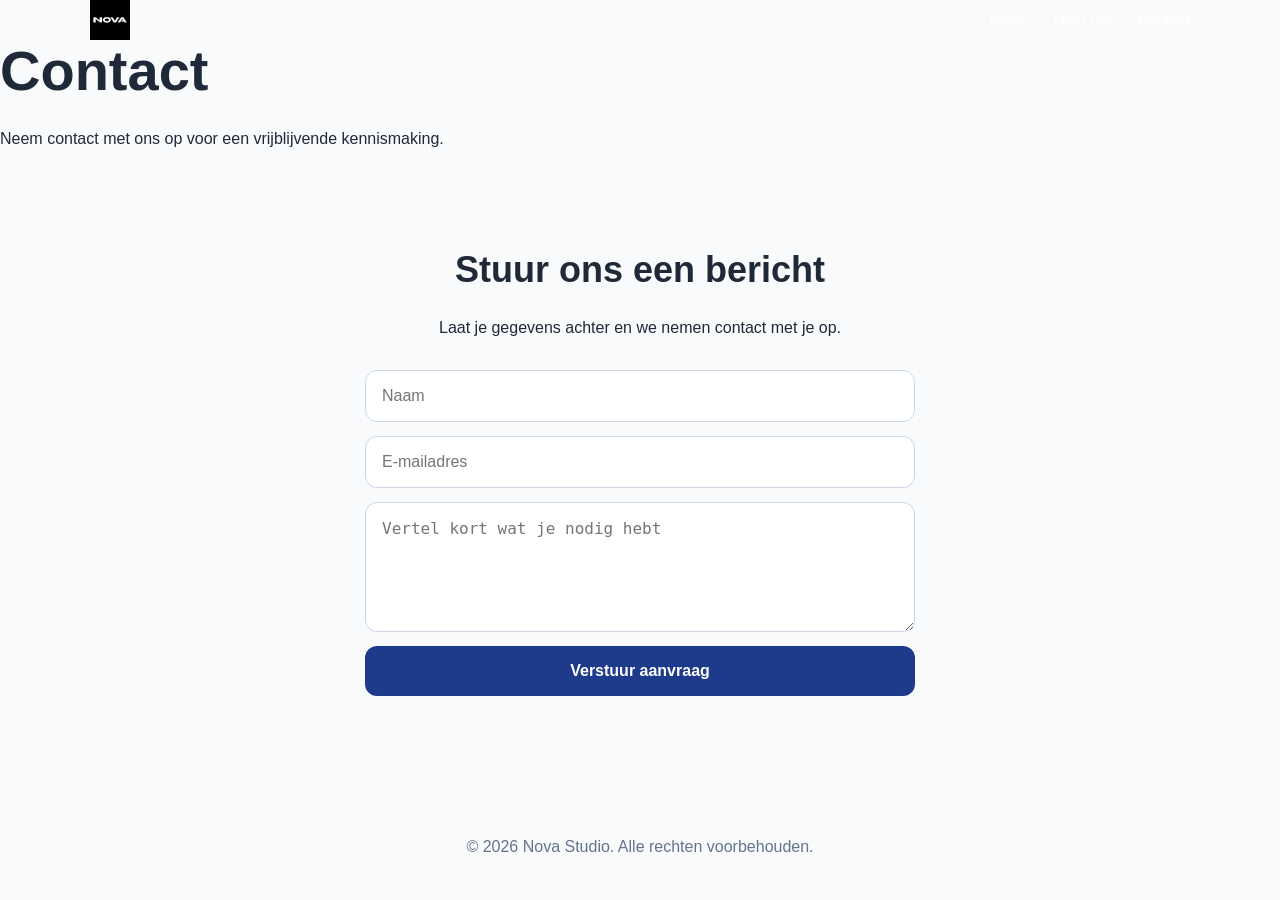
==== contact.html @ 76c1ee71 "Create contact.html" ====
<!DOCTYPE html>
<html lang="nl">
<head>
  <meta charset="UTF-8" />
  <meta name="viewport" content="width=device-width, initial-scale=1.0" />

  <title>Contact | Nova Studio</title>

  <link rel="stylesheet" href="css/style.css" />
</head>
<body>

  <header class="page-header">
    <nav class="navbar">
      <img src="Images/nova logo.png" alt="Nova Studio logo" class="site-logo">

      <div class="nav-links">
        <a href="index.html">Home</a>
        <a href="over-ons.html">Over ons</a>
        <a href="contact.html">Contact</a>
      </div>
    </nav>

    <div class="page-header-content">
      <h1>Contact</h1>
      <p>Neem contact met ons op voor een vrijblijvende kennismaking.</p>
    </div>
  </header>

  <main>
    <section class="section contact">
      <h2>Stuur ons een bericht</h2>
      <p>Laat je gegevens achter en we nemen contact met je op.</p>

      <form id="contactForm">
        <input type="text" placeholder="Naam" required />
        <input type="email" placeholder="E-mailadres" required />
        <textarea placeholder="Vertel kort wat je nodig hebt" required></textarea>
        <button type="submit">Verstuur aanvraag</button>
      </form>

      <p id="formMessage"></p>
    </section>
  </main>

  <footer>
    <p>© 2026 Nova Studio. Alle rechten voorbehouden.</p>
  </footer>

  <script src="js/script.js"></script>
</body>
</html>
---- css/style.css ----
* {
  margin: 0;
  padding: 0;
  box-sizing: border-box;
}

html {
  scroll-behavior: smooth;
}

body {
  font-family: Arial, sans-serif;
  color: #1f2937;
  background: #f8fafc;
  line-height: 1.6;
}

.hero {
  min-height: 100vh;
  background: linear-gradient(135deg, #111827, #1e3a8a);
  color: white;
  padding: 30px;
}

.navbar {
  max-width: 1100px;
  margin: 0 auto;
  display: flex;
  justify-content: space-between;
  align-items: center;
}

.site-logo {
  height: 40px;
  width: auto;
  display: block;
}

.nav-links {
  display: flex;
  gap: 24px;
}

.nav-links a {
  color: white;
  text-decoration: none;
  font-size: 15px;
}

.nav-links a:hover {
  text-decoration: underline;
}

.hero-content {
  max-width: 900px;
  margin: 160px auto 0;
  text-align: center;
}

.label {
  color: #bfdbfe;
  text-transform: uppercase;
  letter-spacing: 2px;
  font-size: 13px;
  margin-bottom: 16px;
}

h1 {
  font-size: 56px;
  line-height: 1.1;
  margin-bottom: 24px;
}

.subtitle {
  font-size: 20px;
  color: #dbeafe;
  max-width: 700px;
  margin: 0 auto 32px;
}

.buttons {
  display: flex;
  justify-content: center;
  gap: 16px;
  flex-wrap: wrap;
}

.btn {
  padding: 14px 24px;
  border-radius: 999px;
  text-decoration: none;
  font-weight: bold;
}

.primary {
  background: white;
  color: #1e3a8a;
}

.secondary {
  border: 1px solid white;
  color: white;
}

.section {
  max-width: 1100px;
  margin: 0 auto;
  padding: 90px 30px;
  text-align: center;
}

.section h2 {
  font-size: 36px;
  margin-bottom: 16px;
}

.section-intro {
  color: #64748b;
  margin-bottom: 40px;
}

.cards {
  display: grid;
  grid-template-columns: repeat(3, 1fr);
  gap: 22px;
}

.card {
  background: white;
  padding: 32px;
  border-radius: 18px;
  box-shadow: 0 10px 30px rgba(15, 23, 42, 0.08);
  text-align: left;
}

.card h3 {
  margin-bottom: 12px;
  font-size: 22px;
}

.card p {
  color: #64748b;
}

.light {
  background: white;
  border-radius: 24px;
  margin-top: 30px;
  margin-bottom: 30px;
}

.contact form {
  max-width: 550px;
  margin: 30px auto 0;
  display: flex;
  flex-direction: column;
  gap: 14px;
}

input,
textarea {
  width: 100%;
  padding: 16px;
  border: 1px solid #cbd5e1;
  border-radius: 12px;
  font-size: 16px;
}

textarea {
  min-height: 130px;
  resize: vertical;
}

button {
  padding: 16px;
  background: #1e3a8a;
  color: white;
  border: none;
  border-radius: 12px;
  font-size: 16px;
  font-weight: bold;
  cursor: pointer;
}

button:hover {
  background: #1d4ed8;
}

#formMessage {
  margin-top: 18px;
  color: #16a34a;
  font-weight: bold;
}

footer {
  text-align: center;
  padding: 30px;
  color: #64748b;
}

@media (max-width: 800px) {
  .navbar {
    flex-direction: column;
    gap: 20px;
  }

  .nav-links {
    flex-wrap: wrap;
    justify-content: center;
  }

  .hero-content {
    margin-top: 100px;
  }

  h1 {
    font-size: 38px;
  }

  .subtitle {
    font-size: 18px;
  }

  .cards {
    grid-template-columns: 1fr;
  }
}
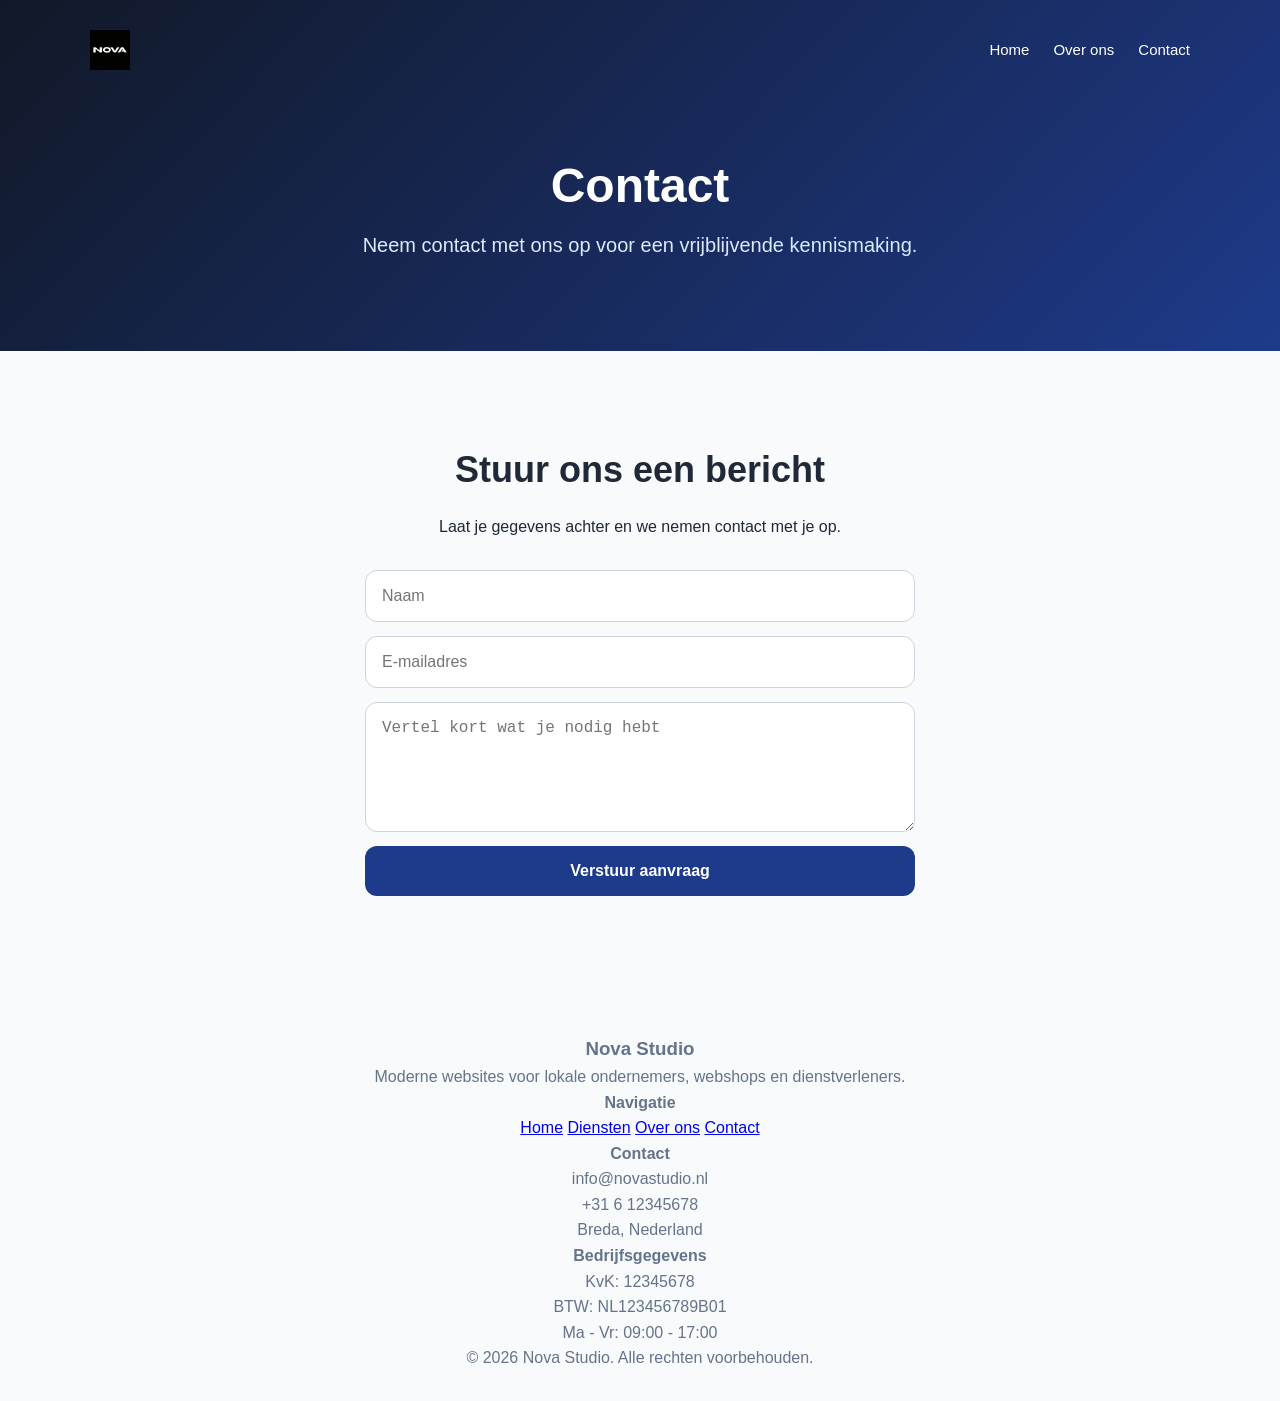
==== commit fec85f11: "Update contact.html Footer update" ====
--- a/contact.html
+++ b/contact.html
@@ -43,9 +43,40 @@
     </section>
   </main>
 
-  <footer>
+<footer class="footer">
+  <div class="footer-content">
+    <div class="footer-column">
+      <h3>Nova Studio</h3>
+      <p>Moderne websites voor lokale ondernemers, webshops en dienstverleners.</p>
+    </div>
+
+    <div class="footer-column">
+      <h4>Navigatie</h4>
+      <a href="index.html">Home</a>
+      <a href="index.html#diensten">Diensten</a>
+      <a href="over-ons.html">Over ons</a>
+      <a href="contact.html">Contact</a>
+    </div>
+
+    <div class="footer-column">
+      <h4>Contact</h4>
+      <p>info@novastudio.nl</p>
+      <p>+31 6 12345678</p>
+      <p>Breda, Nederland</p>
+    </div>
+
+    <div class="footer-column">
+      <h4>Bedrijfsgegevens</h4>
+      <p>KvK: 12345678</p>
+      <p>BTW: NL123456789B01</p>
+      <p>Ma - Vr: 09:00 - 17:00</p>
+    </div>
+  </div>
+
+  <div class="footer-bottom">
     <p>© 2026 Nova Studio. Alle rechten voorbehouden.</p>
-  </footer>
+  </div>
+</footer>
 
   <script src="js/script.js"></script>
 </body>
--- a/css/style.css
+++ b/css/style.css
@@ -20,6 +20,28 @@
   background: linear-gradient(135deg, #111827, #1e3a8a);
   color: white;
   padding: 30px;
+}
+
+.page-header {
+  background: linear-gradient(135deg, #111827, #1e3a8a);
+  color: white;
+  padding: 30px 30px 90px;
+}
+
+.page-header-content {
+  max-width: 900px;
+  margin: 90px auto 0;
+  text-align: center;
+}
+
+.page-header-content h1 {
+  font-size: 48px;
+  margin-bottom: 16px;
+}
+
+.page-header-content p {
+  font-size: 20px;
+  color: #dbeafe;
 }
 
 .navbar {
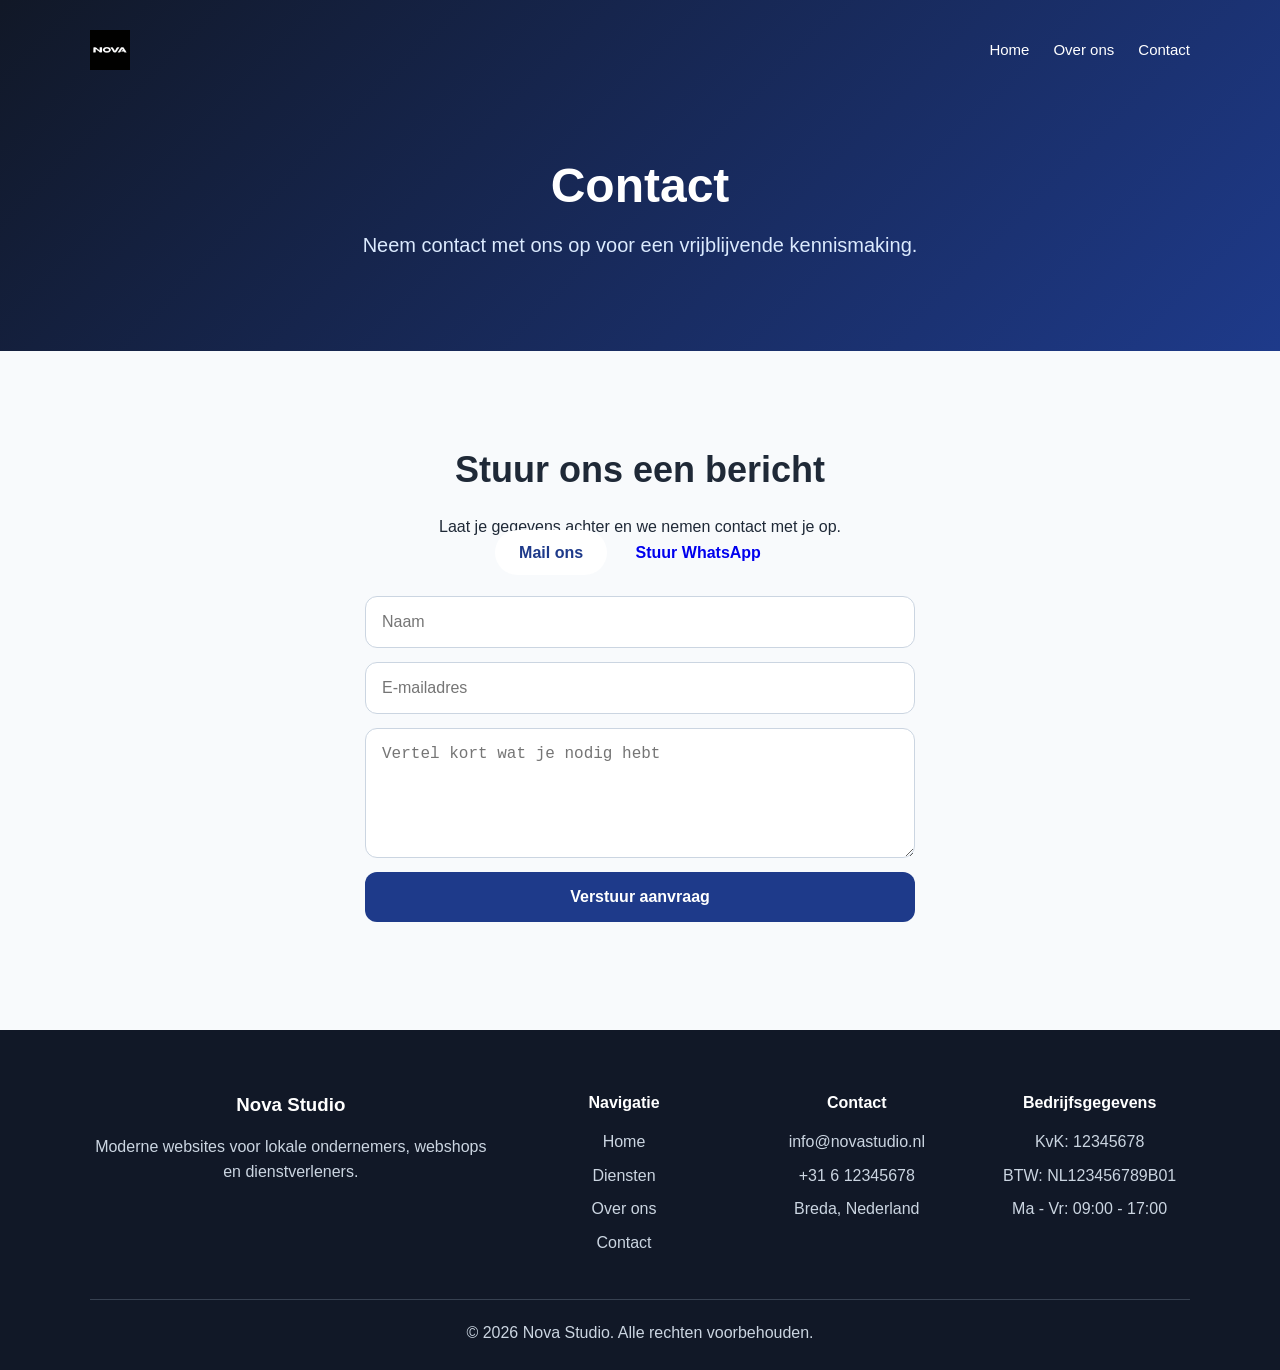
==== commit 2a05fb59: "Update contact.html mail en whatsapp button toegevoegd" ====
--- a/contact.html
+++ b/contact.html
@@ -31,7 +31,11 @@
     <section class="section contact">
       <h2>Stuur ons een bericht</h2>
       <p>Laat je gegevens achter en we nemen contact met je op.</p>
-
+      
+<div class="contact-buttons">
+  <a href="mailto:info@novastudio.nl?subject=Aanvraag via website" class="btn primary">Mail ons</a>
+  <a href="https://wa.me/31612345678?text=Hallo%20Nova%20Studio%2C%20ik%20wil%20graag%20meer%20informatie." class="btn whatsapp">Stuur WhatsApp</a>
+</div>
       <form id="contactForm">
         <input type="text" placeholder="Naam" required />
         <input type="email" placeholder="E-mailadres" required />
--- a/css/style.css
+++ b/css/style.css
@@ -247,3 +247,55 @@
     grid-template-columns: 1fr;
   }
 }
+
+.footer {
+  background: #111827;
+  color: white;
+  padding: 60px 30px 25px;
+}
+
+.footer-content {
+  max-width: 1100px;
+  margin: 0 auto;
+  display: grid;
+  grid-template-columns: 2fr 1fr 1fr 1fr;
+  gap: 32px;
+}
+
+.footer-column h3,
+.footer-column h4 {
+  margin-bottom: 14px;
+}
+
+.footer-column p {
+  color: #cbd5e1;
+  margin-bottom: 8px;
+}
+
+.footer-column a {
+  display: block;
+  color: #cbd5e1;
+  text-decoration: none;
+  margin-bottom: 8px;
+}
+
+.footer-column a:hover {
+  color: white;
+  text-decoration: underline;
+}
+
+.footer-bottom {
+  max-width: 1100px;
+  margin: 35px auto 0;
+  padding-top: 20px;
+  border-top: 1px solid #374151;
+  text-align: center;
+  color: #cbd5e1;
+}
+
+@media (max-width: 800px) {
+  .footer-content {
+    grid-template-columns: 1fr;
+    text-align: center;
+  }
+}
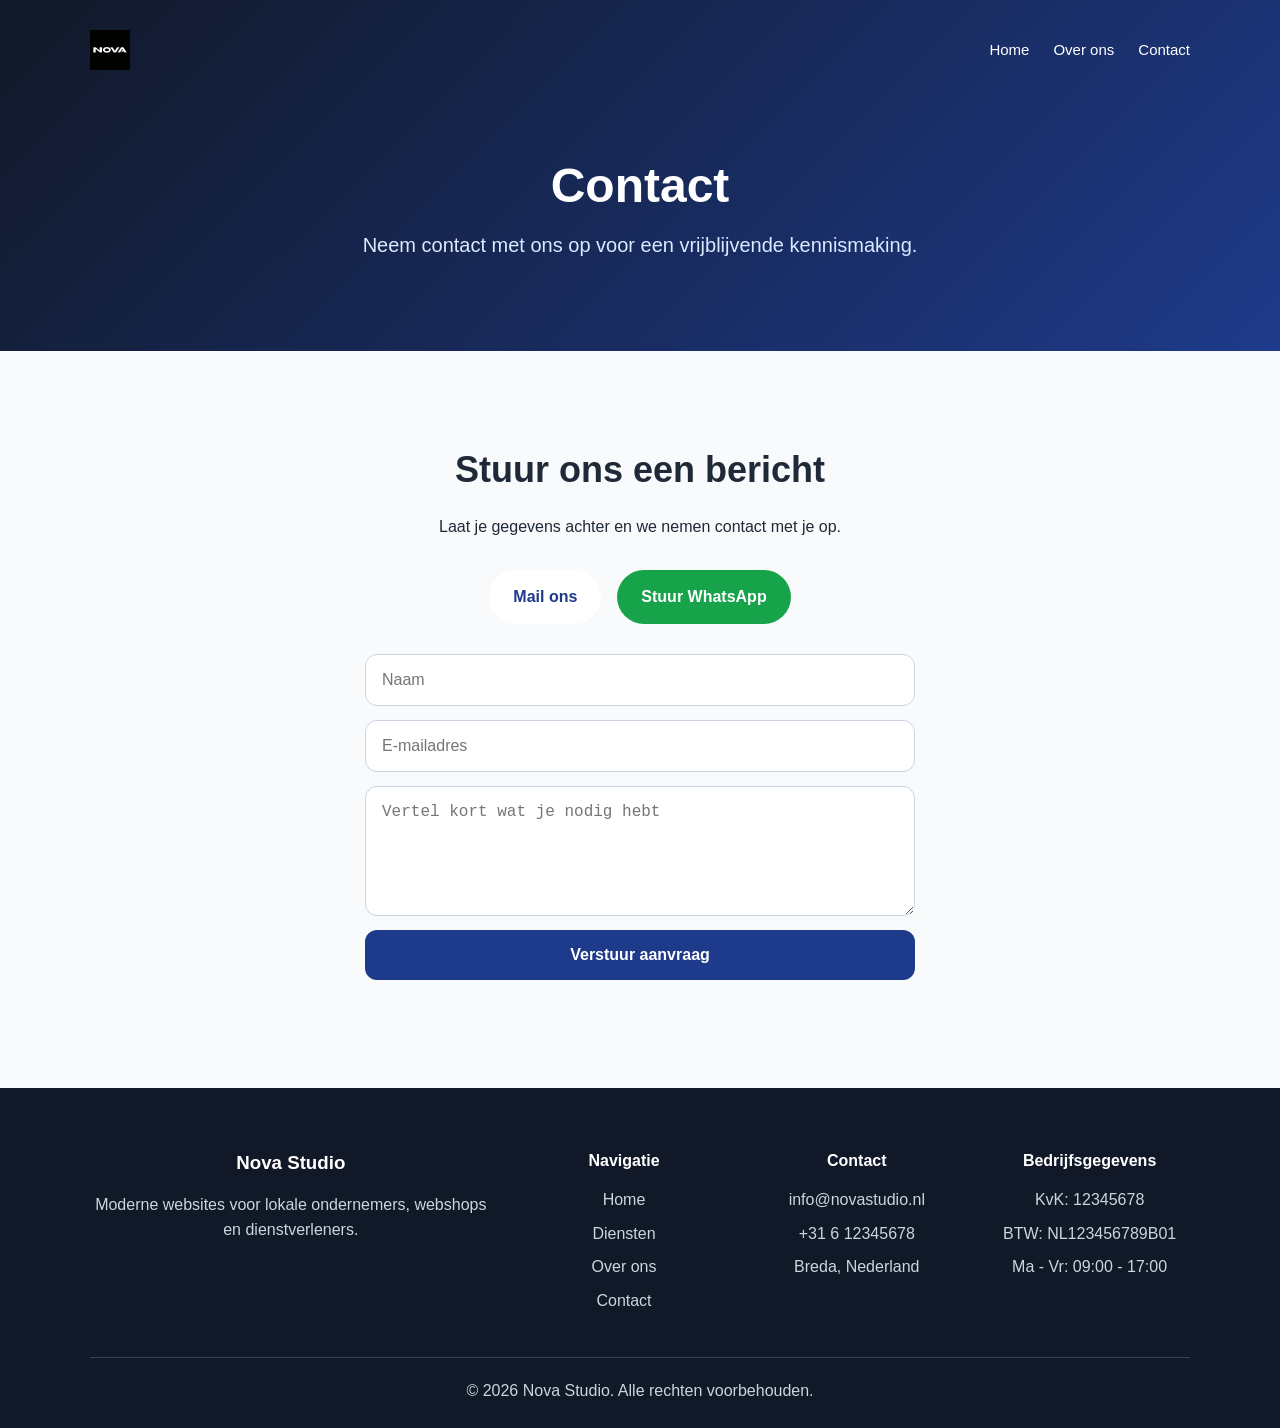
==== commit ba396c56: "Update contact.html Meta toegevoegd aan title" ====
--- a/contact.html
+++ b/contact.html
@@ -4,7 +4,8 @@
   <meta charset="UTF-8" />
   <meta name="viewport" content="width=device-width, initial-scale=1.0" />
 
-  <title>Contact | Nova Studio</title>
+<title>Contact | Nova Studio</title>
+<meta name="description" content="Neem contact op met Nova Studio voor een moderne website, landingspagina of online visitekaartje voor jouw bedrijf.">
 
   <link rel="stylesheet" href="css/style.css" />
 </head>
--- a/css/style.css
+++ b/css/style.css
@@ -298,4 +298,17 @@
     grid-template-columns: 1fr;
     text-align: center;
   }
-}
+  
+}
+.contact-buttons {
+  margin: 30px auto;
+  display: flex;
+  justify-content: center;
+  gap: 16px;
+  flex-wrap: wrap;
+}
+
+.whatsapp {
+  background: #16a34a;
+  color: white;
+}
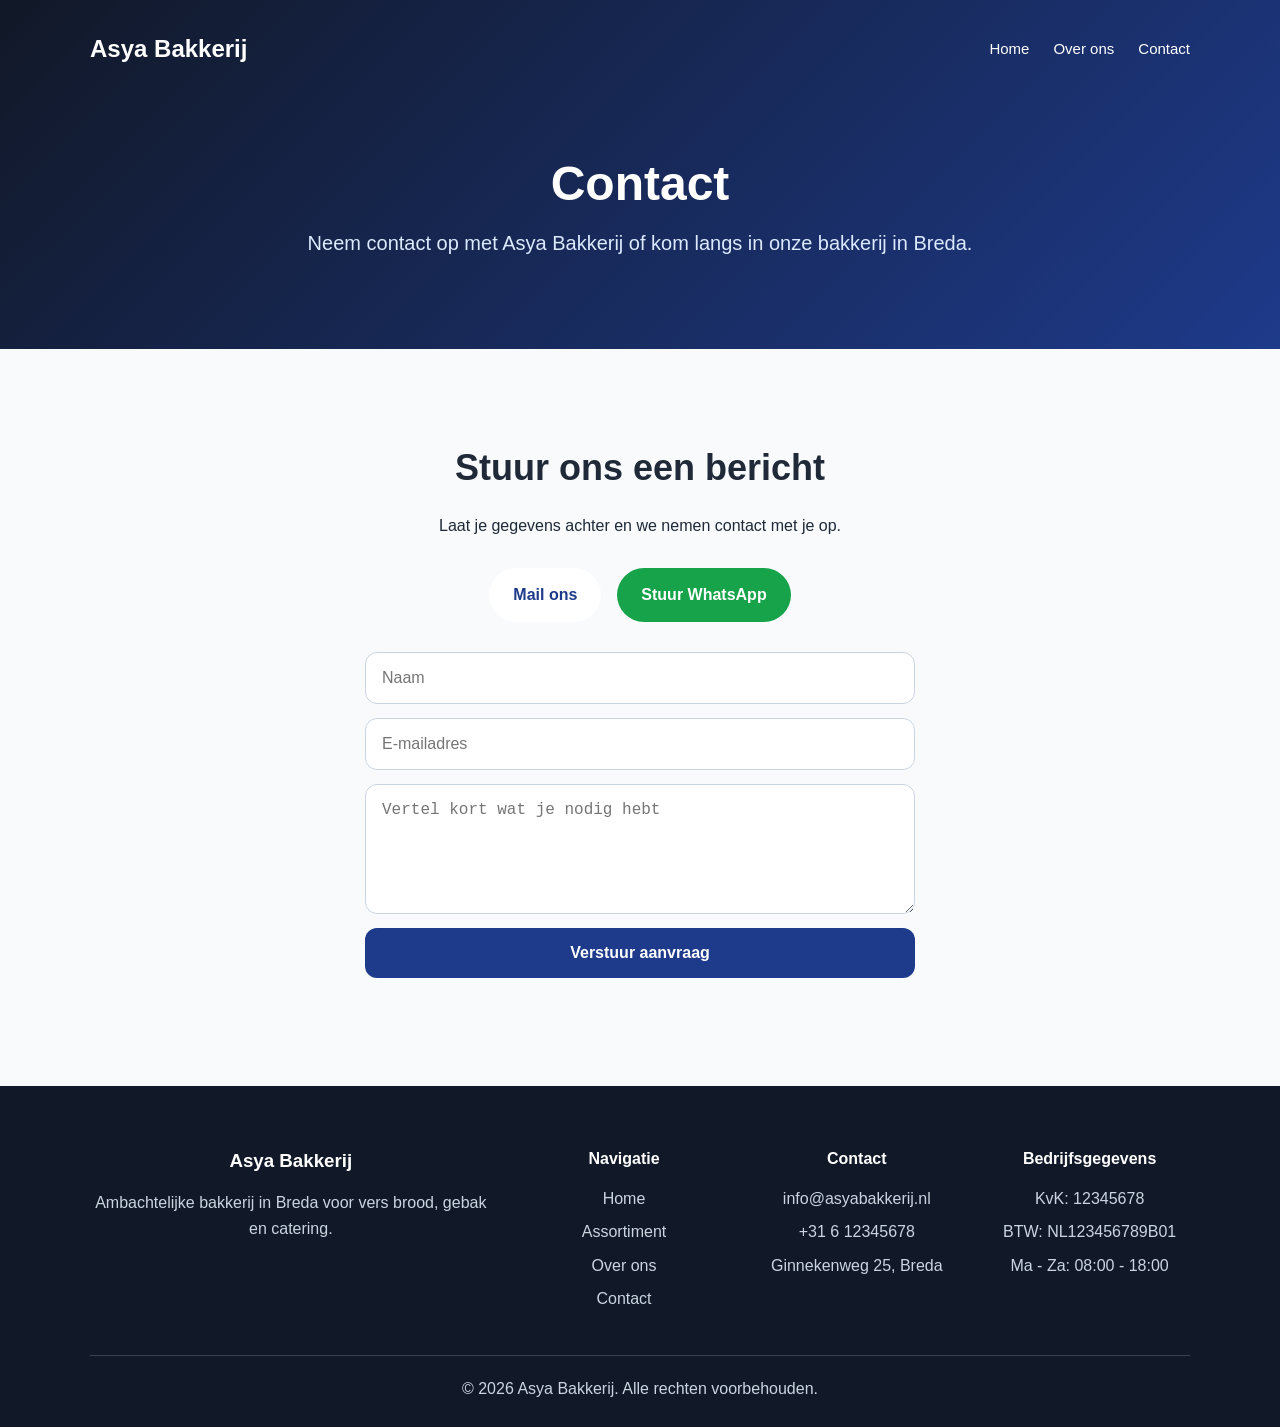
==== commit 97ab1ba5: "Nova omgetoverd tot Asya" ====
--- a/contact.html
+++ b/contact.html
@@ -4,8 +4,8 @@
   <meta charset="UTF-8" />
   <meta name="viewport" content="width=device-width, initial-scale=1.0" />
 
-<title>Contact | Nova Studio</title>
-<meta name="description" content="Neem contact op met Nova Studio voor een moderne website, landingspagina of online visitekaartje voor jouw bedrijf.">
+<title>Contact | Asya Bakkerij Breda</title>
+<meta name="description" content="Neem contact op met Asya Bakkerij in Breda voor vragen, bestellingen of catering.">
 
   <link rel="stylesheet" href="css/style.css" />
 </head>
@@ -13,7 +13,7 @@
 
   <header class="page-header">
     <nav class="navbar">
-      <img src="Images/nova logo.png" alt="Nova Studio logo" class="site-logo">
+<div class="logo">Asya Bakkerij</div>
 
       <div class="nav-links">
         <a href="index.html">Home</a>
@@ -24,7 +24,7 @@
 
     <div class="page-header-content">
       <h1>Contact</h1>
-      <p>Neem contact met ons op voor een vrijblijvende kennismaking.</p>
+<p>Neem contact op met Asya Bakkerij of kom langs in onze bakkerij in Breda.</p>
     </div>
   </header>
 
@@ -34,8 +34,8 @@
       <p>Laat je gegevens achter en we nemen contact met je op.</p>
       
 <div class="contact-buttons">
-  <a href="mailto:info@novastudio.nl?subject=Aanvraag via website" class="btn primary">Mail ons</a>
-  <a href="https://wa.me/31612345678?text=Hallo%20Nova%20Studio%2C%20ik%20wil%20graag%20meer%20informatie." class="btn whatsapp">Stuur WhatsApp</a>
+  <a href="mailto:info@asyabakkerij.nl?subject=Aanvraag via website" class="btn primary">Mail ons</a>
+  <a href="https://wa.me/31612345678?text=Hallo%20Asya%20Bakkerij%2C%20ik%20wil%20graag%20meer%20informatie." class="btn whatsapp">Stuur WhatsApp</a>
 </div>
       <form id="contactForm">
         <input type="text" placeholder="Naam" required />
@@ -51,35 +51,35 @@
 <footer class="footer">
   <div class="footer-content">
     <div class="footer-column">
-      <h3>Nova Studio</h3>
-      <p>Moderne websites voor lokale ondernemers, webshops en dienstverleners.</p>
+      <h3>Asya Bakkerij</h3>
+      <p>Ambachtelijke bakkerij in Breda voor vers brood, gebak en catering.</p>
     </div>
 
     <div class="footer-column">
       <h4>Navigatie</h4>
       <a href="index.html">Home</a>
-      <a href="index.html#diensten">Diensten</a>
+      <a href="index.html#diensten">Assortiment</a>
       <a href="over-ons.html">Over ons</a>
       <a href="contact.html">Contact</a>
     </div>
 
     <div class="footer-column">
       <h4>Contact</h4>
-      <p>info@novastudio.nl</p>
+      <p>info@asyabakkerij.nl</p>
       <p>+31 6 12345678</p>
-      <p>Breda, Nederland</p>
+      <p>Ginnekenweg 25, Breda</p>
     </div>
 
     <div class="footer-column">
       <h4>Bedrijfsgegevens</h4>
       <p>KvK: 12345678</p>
       <p>BTW: NL123456789B01</p>
-      <p>Ma - Vr: 09:00 - 17:00</p>
+      <p>Ma - Za: 08:00 - 18:00</p>
     </div>
   </div>
 
   <div class="footer-bottom">
-    <p>© 2026 Nova Studio. Alle rechten voorbehouden.</p>
+    <p>© 2026 Asya Bakkerij. Alle rechten voorbehouden.</p>
   </div>
 </footer>
 
--- a/css/style.css
+++ b/css/style.css
@@ -1,3 +1,18 @@
+/* ================================
+   KLANT-TEMPLATE-KLEUR INSTELLINGEN
+   Pas deze kleuren aan per klant
+================================ */
+
+:root {
+  --kleur-donker: #111827;
+  --kleur-blauw: #1e3a8a;
+  --kleur-blauw-hover: #1d4ed8;
+  --kleur-lichtblauw: #dbeafe;
+  --kleur-tekst: #1f2937;
+  --kleur-grijs: #64748b;
+  --kleur-groen: #16a34a;
+  --kleur-achtergrond: #f8fafc;
+}
 * {
   margin: 0;
   padding: 0;
@@ -56,6 +71,11 @@
   height: 40px;
   width: auto;
   display: block;
+}
+
+.logo {
+  font-size: 24px;
+  font-weight: bold;
 }
 
 .nav-links {
